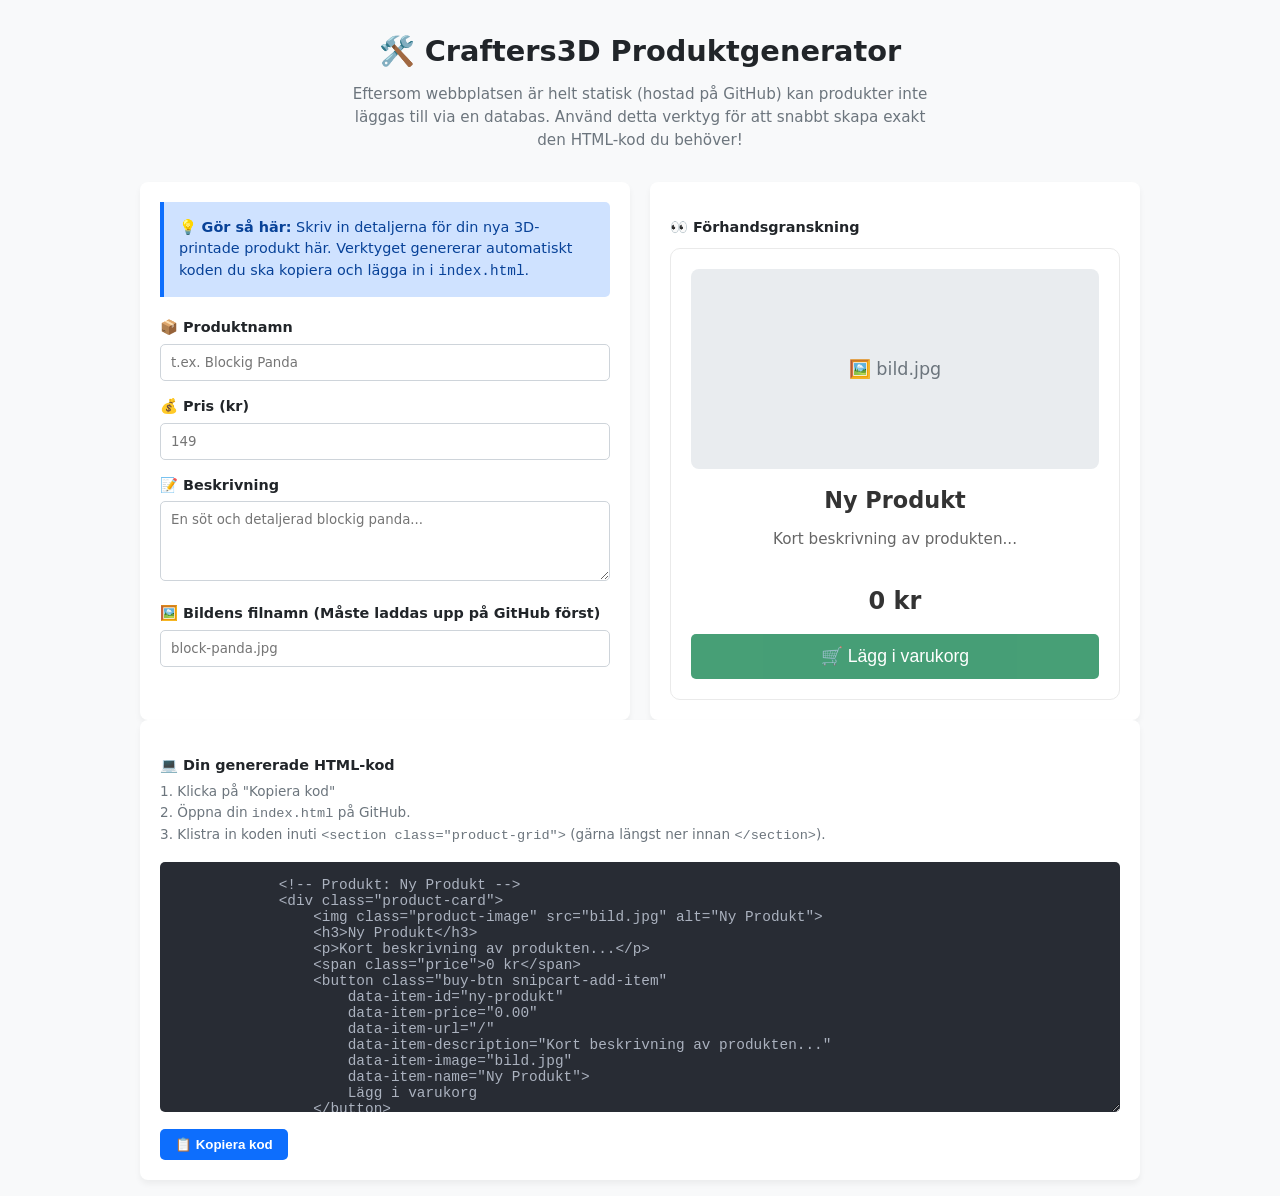
==== generator.html @ 86cb7571 "Create generator.html" ====
<!DOCTYPE html>
<html lang="sv">
<head>
    <meta charset="UTF-8">
    <meta name="viewport" content="width=device-width, initial-scale=1.0">
    <title>Crafters3D - Produktgenerator</title>
    <style>
        * { 
            box-sizing: border-box; 
            margin: 0; 
            padding: 0; 
        }
        
        body { 
            font-family: system-ui, -apple-system, sans-serif; 
            background: #f8f9fa; 
            color: #333; 
            padding: 20px; 
            line-height: 1.5; 
            min-height: 100vh;
        }
        
        .header { 
            text-align: center; 
            margin-bottom: 20px; 
            padding: 10px;
        }
        
        .header h1 { 
            font-size: 1.8rem; 
            color: #212529; 
            margin-bottom: 10px;
        }
        
        .header p { 
            font-size: 0.95rem; 
            color: #6c757d; 
            max-width: 600px;
            margin: 0 auto;
        }
        
        .grid { 
            display: flex; 
            flex-wrap: wrap; 
            gap: 20px; 
            max-width: 1000px;
            margin: 0 auto;
        }
        
        .col { 
            flex: 1; 
            min-width: 300px; 
            background: #fff; 
            padding: 20px; 
            border-radius: 8px; 
            box-shadow: 0 4px 6px rgba(0,0,0,0.05); 
        }
        
        label { 
            display: block; 
            margin-top: 15px; 
            font-weight: bold; 
            font-size: 0.9rem; 
            color: #212529;
        }
        
        input, textarea { 
            width: 100%; 
            padding: 10px; 
            margin-top: 5px; 
            border: 1px solid #ced4da; 
            border-radius: 5px; 
            font-family: inherit; 
            transition: border-color 0.2s;
        }
        
        input:focus, textarea:focus {
            outline: none;
            border-color: #0d6efd;
        }
        
        textarea { 
            resize: vertical; 
            min-height: 80px; 
        }
        
        .preview-card { 
            border: 1px solid #eaeaea; 
            border-radius: 10px; 
            padding: 20px; 
            text-align: center; 
            margin-top: 10px;
        }
        
        .preview-image { 
            width: 100%; 
            height: 200px; 
            background: #e9ecef; 
            border-radius: 8px; 
            display: flex; 
            align-items: center; 
            justify-content: center; 
            margin-bottom: 15px; 
            font-size: 1.1rem; 
            color: #6c757d; 
            overflow: hidden; 
            word-break: break-all;
            padding: 10px;
        }
        
        .preview-card h3 { 
            margin-bottom: 10px; 
            font-size: 1.4rem; 
        }
        
        .preview-card p { 
            font-size: 0.95rem; 
            color: #666; 
            margin-bottom: 15px; 
            min-height: 40px; 
        }
        
        .preview-card .price { 
            display: block; 
            font-size: 1.5rem; 
            font-weight: bold; 
            margin-bottom: 15px; 
        }
        
        .buy-btn { 
            width: 100%; 
            background-color: #198754; 
            color: white; 
            border: none; 
            padding: 12px; 
            border-radius: 5px; 
            font-size: 1.1rem; 
            cursor: not-allowed; 
            opacity: 0.8; 
        }
        
        .code-output { 
            width: 100%; 
            height: 250px; 
            margin-top: 15px; 
            background: #282c34; 
            color: #abb2bf; 
            font-family: monospace; 
            font-size: 0.9rem; 
            padding: 15px; 
            border-radius: 5px; 
            border: none; 
        }
        
        .instructions { 
            background: #cfe2ff; 
            border-left: 4px solid #0d6efd; 
            padding: 15px; 
            margin-bottom: 20px; 
            font-size: 0.9rem; 
            color: #084298;
            border-radius: 0 5px 5px 0;
        }
        
        .copy-btn {
            background-color: #0d6efd;
            color: white;
            border: none;
            padding: 8px 15px;
            border-radius: 5px;
            cursor: pointer;
            margin-top: 10px;
            font-weight: bold;
        }
        
        .copy-btn:active {
            background-color: #0b5ed7;
        }
    </style>
</head>
<body>

    <div class="header">
        <h1>🛠️ Crafters3D Produktgenerator</h1>
        <p>Eftersom webbplatsen är helt statisk (hostad på GitHub) kan produkter inte läggas till via en databas. Använd detta verktyg för att snabbt skapa exakt den HTML-kod du behöver!</p>
    </div>
    
    <div class="grid">
        <div class="col">
            <div class="instructions">
                💡 <strong>Gör så här:</strong> Skriv in detaljerna för din nya 3D-printade produkt här. Verktyget genererar automatiskt koden du ska kopiera och lägga in i <code>index.html</code>.
            </div>
            
            <label for="name">📦 Produktnamn</label>
            <input type="text" id="name" placeholder="t.ex. Blockig Panda" oninput="updateCode()">
            
            <label for="price">💰 Pris (kr)</label>
            <input type="number" id="price" placeholder="149" oninput="updateCode()">
            
            <label for="desc">📝 Beskrivning</label>
            <textarea id="desc" placeholder="En söt och detaljerad blockig panda..." oninput="updateCode()"></textarea>
            
            <label for="image">🖼️ Bildens filnamn (Måste laddas upp på GitHub först)</label>
            <input type="text" id="image" placeholder="block-panda.jpg" oninput="updateCode()">
        </div>
        
        <div class="col">
            <label>👀 Förhandsgranskning</label>
            <div class="preview-card">
                <div class="preview-image" id="prevImg">🖼️ block-panda.jpg</div>
                <h3 id="prevName">Blockig Panda</h3>
                <p id="prevDesc">En söt och detaljerad blockig panda...</p>
                <span class="price" id="prevPrice">149 kr</span>
                <button class="buy-btn">🛒 Lägg i varukorg</button>
            </div>
        </div>
    </div>

    <div class="grid" style="margin-top: 0;">
        <div class="col">
            <label>💻 Din genererade HTML-kod</label>
            <p style="font-size: 0.85rem; color: #6c757d; margin-top: 5px;">
                1. Klicka på "Kopiera kod"<br>
                2. Öppna din <code>index.html</code> på GitHub.<br>
                3. Klistra in koden inuti <code>&lt;section class="product-grid"&gt;</code> (gärna längst ner innan <code>&lt;/section&gt;</code>).
            </p>
            <textarea id="output" class="code-output" readonly></textarea>
            <button class="copy-btn" onclick="copyCode()">📋 Kopiera kod</button>
            <span id="copyMsg" style="color: #198754; font-size: 0.9rem; margin-left: 10px; display: none;">Kopierad! ✔️</span>
        </div>
    </div>

    <script>
        function updateCode() {
            const name = document.getElementById('name').value || 'Ny Produkt';
            const price = document.getElementById('price').value || '0';
            const desc = document.getElementById('desc').value || 'Kort beskrivning av produkten...';
            const image = document.getElementById('image').value || 'bild.jpg';
            
            // Generate URL-friendly ID based on name
            const id = name.toLowerCase()
                           .replace(/ä/g, 'a')
                           .replace(/å/g, 'a')
                           .replace(/ö/g, 'o')
                           .replace(/[^a-z0-9]+/g, '-')
                           .replace(/(^-|-$)+/g, '') || 'produkt-id';

            // Update Visual Preview
            document.getElementById('prevName').innerText = name;
            document.getElementById('prevPrice').innerText = price + ' kr';
            document.getElementById('prevDesc').innerText = desc;
            document.getElementById('prevImg').innerText = '🖼️ ' + image;

            // Generate HTML Code String
            const htmlCode = `            <!-- Produkt: ${name} -->
            <div class="product-card">
                <img class="product-image" src="${image}" alt="${name}">
                <h3>${name}</h3>
                <p>${desc}</p>
                <span class="price">${price} kr</span>
                <button class="buy-btn snipcart-add-item"
                    data-item-id="${id}"
                    data-item-price="${price}.00"
                    data-item-url="/"
                    data-item-description="${desc}"
                    data-item-image="${image}"
                    data-item-name="${name}">
                    Lägg i varukorg
                </button>
            </div>`;

            document.getElementById('output').value = htmlCode;
        }

        function copyCode() {
            const codeOutput = document.getElementById('output');
            codeOutput.select();
            codeOutput.setSelectionRange(0, 99999); // For mobile devices
            
            try {
                navigator.clipboard.writeText(codeOutput.value);
                const msg = document.getElementById('copyMsg');
                msg.style.display = 'inline';
                setTimeout(() => { msg.style.display = 'none'; }, 2000);
            } catch (err) {
                // Fallback for older browsers
                document.execCommand('copy');
                const msg = document.getElementById('copyMsg');
                msg.style.display = 'inline';
                setTimeout(() => { msg.style.display = 'none'; }, 2000);
            }
        }

        // Initialize empty state on page load
        updateCode();
    </script>
</body>
</html>
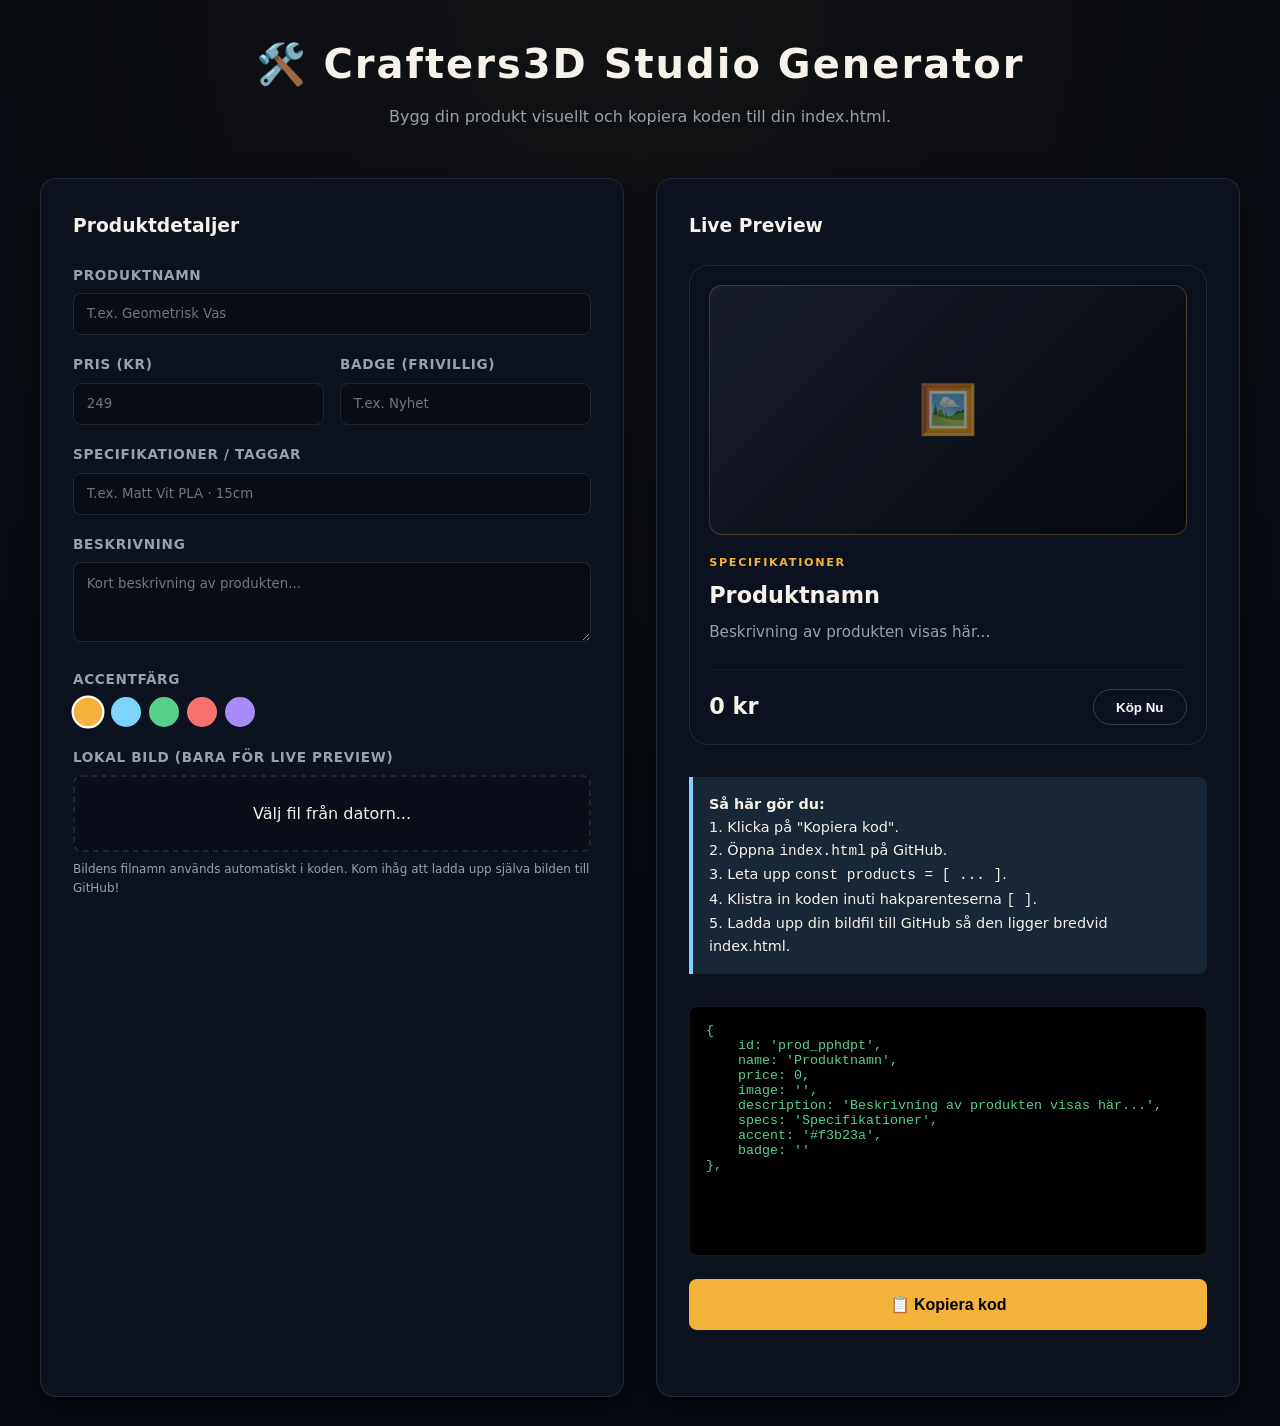
==== commit 294bdc06: "Update generator.html" ====
--- a/generator.html
+++ b/generator.html
@@ -5,294 +5,254 @@
     <meta name="viewport" content="width=device-width, initial-scale=1.0">
     <title>Crafters3D - Produktgenerator</title>
     <style>
-        * { 
-            box-sizing: border-box; 
-            margin: 0; 
-            padding: 0; 
-        }
+        :root {
+            --bg: #060a12;
+            --panel: rgba(12, 18, 30, 0.6);
+            --panel-solid: #0c121e;
+            --border: rgba(255, 255, 255, 0.1);
+            --text-main: #f6f2e9;
+            --text-muted: #9aa0a6;
+            --accent: #f3b23a;
+        }
+
+        * { box-sizing: border-box; margin: 0; padding: 0; }
+
+        body {
+            background-color: var(--bg); color: var(--text-main);
+            font-family: "Segoe UI", system-ui, -apple-system, sans-serif;
+            line-height: 1.6; padding: 2rem;
+            background-image: radial-gradient(circle at 50% 0%, rgba(243, 178, 58, 0.05), transparent 60%);
+        }
+
+        .header { text-align: center; margin-bottom: 3rem; }
+        .header h1 { font-size: 2.5rem; letter-spacing: 0.05em; }
+        .header p { color: var(--text-muted); max-width: 600px; margin: 0.5rem auto 0; }
+
+        .layout {
+            display: grid; grid-template-columns: 1fr 1fr; gap: 2rem; max-width: 1200px; margin: 0 auto;
+        }
+        @media(max-width: 800px) { .layout { grid-template-columns: 1fr; } }
+
+        .panel {
+            background: var(--panel-solid); border: 1px solid var(--border);
+            border-radius: 1rem; padding: 2rem; box-shadow: 0 10px 30px rgba(0,0,0,0.5);
+        }
+
+        .form-group { margin-bottom: 1.2rem; }
+        .form-group label { display: block; font-size: 0.85rem; font-weight: 600; color: var(--text-muted); margin-bottom: 0.4rem; text-transform: uppercase; letter-spacing: 0.05em; }
         
-        body { 
-            font-family: system-ui, -apple-system, sans-serif; 
-            background: #f8f9fa; 
-            color: #333; 
-            padding: 20px; 
-            line-height: 1.5; 
-            min-height: 100vh;
-        }
+        input[type="text"], input[type="number"], textarea {
+            width: 100%; background: rgba(0,0,0,0.3); border: 1px solid var(--border);
+            color: #fff; padding: 0.8rem; border-radius: 0.5rem; font-family: inherit;
+            transition: border-color 0.2s;
+        }
+        input:focus, textarea:focus { outline: none; border-color: var(--accent); }
+        textarea { resize: vertical; min-height: 80px; }
+
+        .color-picker { display: flex; gap: 0.5rem; }
+        .color-btn { width: 30px; height: 30px; border-radius: 50%; border: 2px solid transparent; cursor: pointer; }
+        .color-btn.active { border-color: #fff; transform: scale(1.1); }
+
+        .file-upload-wrapper {
+            position: relative; border: 2px dashed var(--border); border-radius: 0.5rem;
+            padding: 1.5rem; text-align: center; cursor: pointer; transition: all 0.2s;
+            background: rgba(0,0,0,0.2);
+        }
+        .file-upload-wrapper:hover { border-color: var(--accent); background: rgba(243, 178, 58, 0.05); }
+        .file-upload-wrapper input[type="file"] { position: absolute; inset: 0; opacity: 0; cursor: pointer; width: 100%; }
+
+        .product-card {
+            background: rgba(12, 18, 30, 0.6); border-radius: 1.2rem; border: 1px solid var(--border);
+            padding: 1.2rem; display: flex; flex-direction: column; position: relative; margin-bottom: 2rem;
+        }
+        .product-media {
+            height: 250px; border-radius: 0.8rem; background: rgba(0, 0, 0, 0.4);
+            border: 1px solid rgba(255,255,255,0.05); display: flex; align-items: center; justify-content: center;
+            margin-bottom: 1.2rem; position: relative; overflow: hidden; background-size: cover; background-position: center;
+        }
+        .badge {
+            position: absolute; top: 0.8rem; left: 0.8rem; padding: 0.3rem 0.8rem; border-radius: 999px;
+            font-size: 0.7rem; font-weight: 700; text-transform: uppercase; background: rgba(0, 0, 0, 0.7);
+            border: 1px solid var(--card-accent); color: #fff; z-index: 2;
+        }
+        .product-specs { text-transform: uppercase; font-size: 0.7rem; letter-spacing: 0.15em; color: var(--card-accent); font-weight: 700; margin-bottom: 0.4rem; }
+        .product-card h3 { font-size: 1.4rem; margin-bottom: 0.4rem; }
+        .product-desc { color: var(--text-muted); font-size: 0.95rem; margin-bottom: 1.5rem; }
+        .product-bottom { display: flex; justify-content: space-between; align-items: center; border-top: 1px solid rgba(255,255,255,0.05); padding-top: 1.2rem; }
+        .price-tag { font-size: 1.4rem; font-weight: 800; }
+        .btn-add { border: 1px solid rgba(255,255,255,0.2); border-radius: 999px; background: transparent; color: #fff; padding: 0.6rem 1.4rem; font-weight: 600; }
+
+        .code-output {
+            width: 100%; height: 250px; background: #000; color: #58d08b; font-family: monospace;
+            padding: 1rem; border-radius: 0.5rem; border: 1px solid var(--border); resize: none;
+        }
+
+        .btn-copy {
+            width: 100%; background: var(--accent); color: #000; border: none; padding: 1rem;
+            border-radius: 0.5rem; font-weight: 700; font-size: 1rem; cursor: pointer; margin-top: 1rem;
+        }
+        .btn-copy:hover { transform: translateY(-2px); }
         
-        .header { 
-            text-align: center; 
-            margin-bottom: 20px; 
-            padding: 10px;
-        }
-        
-        .header h1 { 
-            font-size: 1.8rem; 
-            color: #212529; 
-            margin-bottom: 10px;
-        }
-        
-        .header p { 
-            font-size: 0.95rem; 
-            color: #6c757d; 
-            max-width: 600px;
-            margin: 0 auto;
-        }
-        
-        .grid { 
-            display: flex; 
-            flex-wrap: wrap; 
-            gap: 20px; 
-            max-width: 1000px;
-            margin: 0 auto;
-        }
-        
-        .col { 
-            flex: 1; 
-            min-width: 300px; 
-            background: #fff; 
-            padding: 20px; 
-            border-radius: 8px; 
-            box-shadow: 0 4px 6px rgba(0,0,0,0.05); 
-        }
-        
-        label { 
-            display: block; 
-            margin-top: 15px; 
-            font-weight: bold; 
-            font-size: 0.9rem; 
-            color: #212529;
-        }
-        
-        input, textarea { 
-            width: 100%; 
-            padding: 10px; 
-            margin-top: 5px; 
-            border: 1px solid #ced4da; 
-            border-radius: 5px; 
-            font-family: inherit; 
-            transition: border-color 0.2s;
-        }
-        
-        input:focus, textarea:focus {
-            outline: none;
-            border-color: #0d6efd;
-        }
-        
-        textarea { 
-            resize: vertical; 
-            min-height: 80px; 
-        }
-        
-        .preview-card { 
-            border: 1px solid #eaeaea; 
-            border-radius: 10px; 
-            padding: 20px; 
-            text-align: center; 
-            margin-top: 10px;
-        }
-        
-        .preview-image { 
-            width: 100%; 
-            height: 200px; 
-            background: #e9ecef; 
-            border-radius: 8px; 
-            display: flex; 
-            align-items: center; 
-            justify-content: center; 
-            margin-bottom: 15px; 
-            font-size: 1.1rem; 
-            color: #6c757d; 
-            overflow: hidden; 
-            word-break: break-all;
-            padding: 10px;
-        }
-        
-        .preview-card h3 { 
-            margin-bottom: 10px; 
-            font-size: 1.4rem; 
-        }
-        
-        .preview-card p { 
-            font-size: 0.95rem; 
-            color: #666; 
-            margin-bottom: 15px; 
-            min-height: 40px; 
-        }
-        
-        .preview-card .price { 
-            display: block; 
-            font-size: 1.5rem; 
-            font-weight: bold; 
-            margin-bottom: 15px; 
-        }
-        
-        .buy-btn { 
-            width: 100%; 
-            background-color: #198754; 
-            color: white; 
-            border: none; 
-            padding: 12px; 
-            border-radius: 5px; 
-            font-size: 1.1rem; 
-            cursor: not-allowed; 
-            opacity: 0.8; 
-        }
-        
-        .code-output { 
-            width: 100%; 
-            height: 250px; 
-            margin-top: 15px; 
-            background: #282c34; 
-            color: #abb2bf; 
-            font-family: monospace; 
-            font-size: 0.9rem; 
-            padding: 15px; 
-            border-radius: 5px; 
-            border: none; 
-        }
-        
-        .instructions { 
-            background: #cfe2ff; 
-            border-left: 4px solid #0d6efd; 
-            padding: 15px; 
-            margin-bottom: 20px; 
-            font-size: 0.9rem; 
-            color: #084298;
-            border-radius: 0 5px 5px 0;
-        }
-        
-        .copy-btn {
-            background-color: #0d6efd;
-            color: white;
-            border: none;
-            padding: 8px 15px;
-            border-radius: 5px;
-            cursor: pointer;
-            margin-top: 10px;
-            font-weight: bold;
-        }
-        
-        .copy-btn:active {
-            background-color: #0b5ed7;
+        .instructions {
+            background: rgba(125, 211, 252, 0.1); border-left: 4px solid #7dd3fc;
+            padding: 1rem; border-radius: 0 0.5rem 0.5rem 0; margin-bottom: 2rem; font-size: 0.9rem;
         }
     </style>
 </head>
 <body>
 
     <div class="header">
-        <h1>🛠️ Crafters3D Produktgenerator</h1>
-        <p>Eftersom webbplatsen är helt statisk (hostad på GitHub) kan produkter inte läggas till via en databas. Använd detta verktyg för att snabbt skapa exakt den HTML-kod du behöver!</p>
+        <h1>🛠️ Crafters3D Studio Generator</h1>
+        <p>Bygg din produkt visuellt och kopiera koden till din index.html.</p>
     </div>
-    
-    <div class="grid">
-        <div class="col">
+
+    <div class="layout">
+        <div class="panel">
+            <h3 style="margin-bottom: 1.5rem;">Produktdetaljer</h3>
+            
+            <div class="form-group">
+                <label>Produktnamn</label>
+                <input type="text" id="p-name" placeholder="T.ex. Geometrisk Vas" oninput="updateAll()">
+            </div>
+            
+            <div class="form-group" style="display: grid; grid-template-columns: 1fr 1fr; gap: 1rem;">
+                <div>
+                    <label>Pris (kr)</label>
+                    <input type="number" id="p-price" placeholder="249" oninput="updateAll()">
+                </div>
+                <div>
+                    <label>Badge (Frivillig)</label>
+                    <input type="text" id="p-badge" placeholder="T.ex. Nyhet" oninput="updateAll()">
+                </div>
+            </div>
+
+            <div class="form-group">
+                <label>Specifikationer / Taggar</label>
+                <input type="text" id="p-specs" placeholder="T.ex. Matt Vit PLA · 15cm" oninput="updateAll()">
+            </div>
+
+            <div class="form-group">
+                <label>Beskrivning</label>
+                <textarea id="p-desc" placeholder="Kort beskrivning av produkten..." oninput="updateAll()"></textarea>
+            </div>
+
+            <div class="form-group">
+                <label>Accentfärg</label>
+                <div class="color-picker">
+                    <div class="color-btn active" style="background: #f3b23a;" data-color="#f3b23a" onclick="selectColor(this)"></div>
+                    <div class="color-btn" style="background: #7dd3fc;" data-color="#7dd3fc" onclick="selectColor(this)"></div>
+                    <div class="color-btn" style="background: #58d08b;" data-color="#58d08b" onclick="selectColor(this)"></div>
+                    <div class="color-btn" style="background: #f87171;" data-color="#f87171" onclick="selectColor(this)"></div>
+                    <div class="color-btn" style="background: #a78bfa;" data-color="#a78bfa" onclick="selectColor(this)"></div>
+                </div>
+            </div>
+
+            <div class="form-group">
+                <label>Lokal Bild (Bara för Live Preview)</label>
+                <div class="file-upload-wrapper">
+                    <input type="file" accept="image/*" onchange="handleImage(event)">
+                    <span id="file-label">Välj fil från datorn...</span>
+                </div>
+                <p style="font-size: 0.75rem; color: var(--text-muted); margin-top: 0.5rem;">
+                    Bildens filnamn används automatiskt i koden. Kom ihåg att ladda upp själva bilden till GitHub!
+                </p>
+            </div>
+        </div>
+
+        <div class="panel">
+            <h3 style="margin-bottom: 1.5rem;">Live Preview</h3>
+            
+            <div id="preview-container"></div>
+
             <div class="instructions">
-                💡 <strong>Gör så här:</strong> Skriv in detaljerna för din nya 3D-printade produkt här. Verktyget genererar automatiskt koden du ska kopiera och lägga in i <code>index.html</code>.
-            </div>
-            
-            <label for="name">📦 Produktnamn</label>
-            <input type="text" id="name" placeholder="t.ex. Blockig Panda" oninput="updateCode()">
-            
-            <label for="price">💰 Pris (kr)</label>
-            <input type="number" id="price" placeholder="149" oninput="updateCode()">
-            
-            <label for="desc">📝 Beskrivning</label>
-            <textarea id="desc" placeholder="En söt och detaljerad blockig panda..." oninput="updateCode()"></textarea>
-            
-            <label for="image">🖼️ Bildens filnamn (Måste laddas upp på GitHub först)</label>
-            <input type="text" id="image" placeholder="block-panda.jpg" oninput="updateCode()">
-        </div>
-        
-        <div class="col">
-            <label>👀 Förhandsgranskning</label>
-            <div class="preview-card">
-                <div class="preview-image" id="prevImg">🖼️ block-panda.jpg</div>
-                <h3 id="prevName">Blockig Panda</h3>
-                <p id="prevDesc">En söt och detaljerad blockig panda...</p>
-                <span class="price" id="prevPrice">149 kr</span>
-                <button class="buy-btn">🛒 Lägg i varukorg</button>
-            </div>
+                <strong>Så här gör du:</strong><br>
+                1. Klicka på "Kopiera kod".<br>
+                2. Öppna <code>index.html</code> på GitHub.<br>
+                3. Leta upp <code>const products = [ ... ]</code>.<br>
+                4. Klistra in koden inuti hakparenteserna <code>[ ]</code>.<br>
+                5. Ladda upp din bildfil till GitHub så den ligger bredvid index.html.
+            </div>
+
+            <textarea class="code-output" id="code-output" readonly></textarea>
+            <button class="btn-copy" onclick="copyCode()">📋 Kopiera kod</button>
+            <p id="copy-msg" style="color: #58d08b; font-weight: bold; text-align: center; margin-top: 0.5rem; opacity: 0; transition: opacity 0.3s;">Kopierad till urklipp!</p>
         </div>
     </div>
 
-    <div class="grid" style="margin-top: 0;">
-        <div class="col">
-            <label>💻 Din genererade HTML-kod</label>
-            <p style="font-size: 0.85rem; color: #6c757d; margin-top: 5px;">
-                1. Klicka på "Kopiera kod"<br>
-                2. Öppna din <code>index.html</code> på GitHub.<br>
-                3. Klistra in koden inuti <code>&lt;section class="product-grid"&gt;</code> (gärna längst ner innan <code>&lt;/section&gt;</code>).
-            </p>
-            <textarea id="output" class="code-output" readonly></textarea>
-            <button class="copy-btn" onclick="copyCode()">📋 Kopiera kod</button>
-            <span id="copyMsg" style="color: #198754; font-size: 0.9rem; margin-left: 10px; display: none;">Kopierad! ✔️</span>
-        </div>
-    </div>
-
     <script>
-        function updateCode() {
-            const name = document.getElementById('name').value || 'Ny Produkt';
-            const price = document.getElementById('price').value || '0';
-            const desc = document.getElementById('desc').value || 'Kort beskrivning av produkten...';
-            const image = document.getElementById('image').value || 'bild.jpg';
-            
-            // Generate URL-friendly ID based on name
-            const id = name.toLowerCase()
-                           .replace(/ä/g, 'a')
-                           .replace(/å/g, 'a')
-                           .replace(/ö/g, 'o')
-                           .replace(/[^a-z0-9]+/g, '-')
-                           .replace(/(^-|-$)+/g, '') || 'produkt-id';
-
-            // Update Visual Preview
-            document.getElementById('prevName').innerText = name;
-            document.getElementById('prevPrice').innerText = price + ' kr';
-            document.getElementById('prevDesc').innerText = desc;
-            document.getElementById('prevImg').innerText = '🖼️ ' + image;
-
-            // Generate HTML Code String
-            const htmlCode = `            <!-- Produkt: ${name} -->
-            <div class="product-card">
-                <img class="product-image" src="${image}" alt="${name}">
-                <h3>${name}</h3>
-                <p>${desc}</p>
-                <span class="price">${price} kr</span>
-                <button class="buy-btn snipcart-add-item"
-                    data-item-id="${id}"
-                    data-item-price="${price}.00"
-                    data-item-url="/"
-                    data-item-description="${desc}"
-                    data-item-image="${image}"
-                    data-item-name="${name}">
-                    Lägg i varukorg
-                </button>
-            </div>`;
-
-            document.getElementById('output').value = htmlCode;
+        let selectedColor = '#f3b23a';
+        let imageFileName = '';
+        let imageLocalUrl = '';
+
+        const generateId = () => 'prod_' + Math.random().toString(36).substr(2, 6);
+
+        function selectColor(el) {
+            document.querySelectorAll('.color-btn').forEach(b => b.classList.remove('active'));
+            el.classList.add('active');
+            selectedColor = el.getAttribute('data-color');
+            updateAll();
+        }
+
+        function handleImage(e) {
+            const file = e.target.files;
+            if(file) {
+                imageFileName = file.name;
+                document.getElementById('file-label').innerText = file.name;
+                imageLocalUrl = URL.createObjectURL(file);
+                updateAll();
+            }
+        }
+
+        function updateAll() {
+            const name = document.getElementById('p-name').value || 'Produktnamn';
+            const price = document.getElementById('p-price').value || '0';
+            const badge = document.getElementById('p-badge').value;
+            const specs = document.getElementById('p-specs').value || 'Specifikationer';
+            const desc = document.getElementById('p-desc').value || 'Beskrivning av produkten visas här...';
+            
+            const badgeHtml = badge ? `<div class="badge">${badge}</div>` : '';
+            const visualHtml = imageLocalUrl 
+                ? `<div class="product-media" style="background-image: url('${imageLocalUrl}'); border-color: ${selectedColor}40;">${badgeHtml}</div>`
+                : `<div class="product-media" style="background: linear-gradient(135deg, rgba(255,255,255,0.05), rgba(0,0,0,0.5)); border-color: ${selectedColor}40;">${badgeHtml}<span style="font-size:3rem; opacity:0.5;">🖼️</span></div>`;
+
+            document.getElementById('preview-container').innerHTML = `
+                <article class="product-card" style="--card-accent: ${selectedColor};">
+                    ${visualHtml}
+                    <p class="product-specs">${specs}</p>
+                    <h3>${name}</h3>
+                    <p class="product-desc">${desc}</p>
+                    <div class="product-bottom">
+                        <span class="price-tag">${price} kr</span>
+                        <button class="btn-add">Köp Nu</button>
+                    </div>
+                </article>
+            `;
+
+            const jsObject = `{
+    id: '${generateId()}',
+    name: '${name.replace(/'/g, "\\'")}',
+    price: ${price},
+    image: '${imageFileName}', 
+    description: '${desc.replace(/'/g, "\\'")}',
+    specs: '${specs.replace(/'/g, "\\'")}',
+    accent: '${selectedColor}',
+    badge: '${badge.replace(/'/g, "\\'")}'
+},`;
+            
+            document.getElementById('code-output').value = jsObject;
         }
 
         function copyCode() {
-            const codeOutput = document.getElementById('output');
-            codeOutput.select();
-            codeOutput.setSelectionRange(0, 99999); // For mobile devices
-            
-            try {
-                navigator.clipboard.writeText(codeOutput.value);
-                const msg = document.getElementById('copyMsg');
-                msg.style.display = 'inline';
-                setTimeout(() => { msg.style.display = 'none'; }, 2000);
-            } catch (err) {
-                // Fallback for older browsers
-                document.execCommand('copy');
-                const msg = document.getElementById('copyMsg');
-                msg.style.display = 'inline';
-                setTimeout(() => { msg.style.display = 'none'; }, 2000);
-            }
-        }
-
-        // Initialize empty state on page load
-        updateCode();
+            const textarea = document.getElementById('code-output');
+            textarea.select();
+            document.execCommand('copy');
+            
+            const msg = document.getElementById('copy-msg');
+            msg.style.opacity = '1';
+            setTimeout(() => msg.style.opacity = '0', 2000);
+        }
+
+        updateAll();
     </script>
 </body>
 </html>
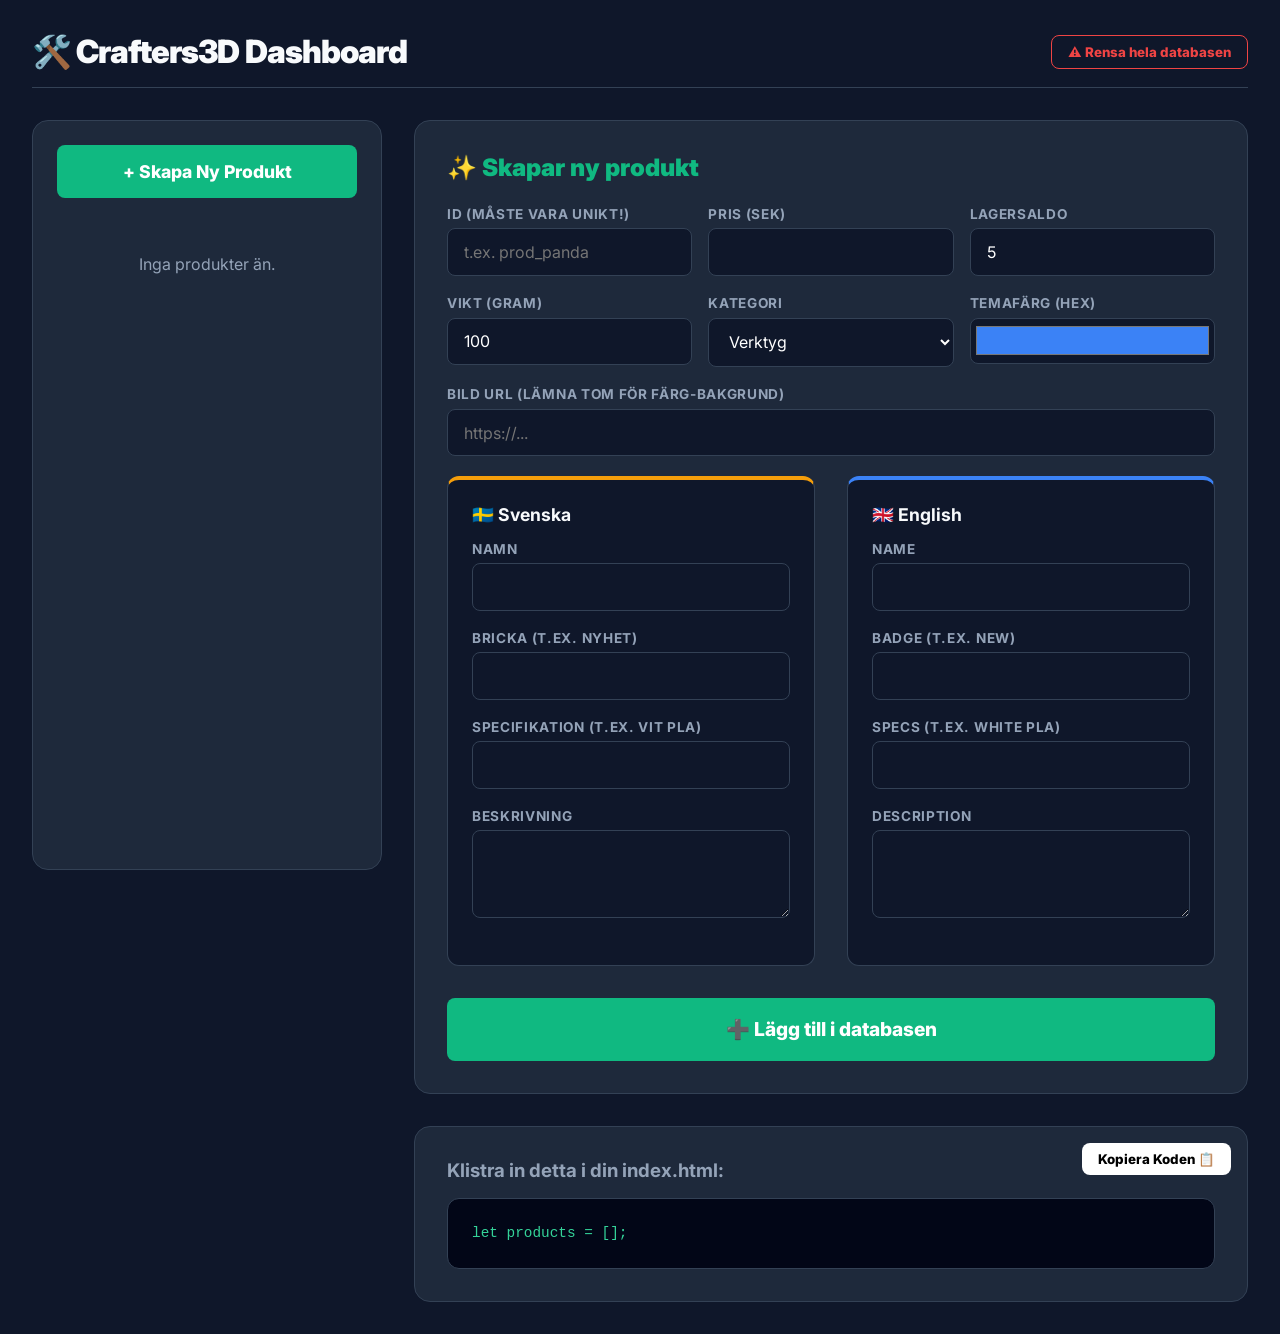
==== commit 32d5e2c2: "Update generator.html" ====
--- a/generator.html
+++ b/generator.html
@@ -3,256 +3,304 @@
 <head>
     <meta charset="UTF-8">
     <meta name="viewport" content="width=device-width, initial-scale=1.0">
-    <title>Crafters3D - Produktgenerator</title>
+    <title>Crafters3D | Admin Dashboard</title>
+    <link href="https://fonts.googleapis.com/css2?family=Inter:wght@400;600;800;900&display=swap" rel="stylesheet">
     <style>
         :root {
-            --bg: #060a12;
-            --panel: rgba(12, 18, 30, 0.6);
-            --panel-solid: #0c121e;
-            --border: rgba(255, 255, 255, 0.1);
-            --text-main: #f6f2e9;
-            --text-muted: #9aa0a6;
-            --accent: #f3b23a;
+            --bg: #0f172a;
+            --panel: #1e293b;
+            --text: #f8fafc;
+            --muted: #94a3b8;
+            --accent: #3b82f6;
+            --accent-hover: #2563eb;
+            --success: #10b981;
+            --danger: #ef4444;
+            --border: #334155;
         }
 
-        * { box-sizing: border-box; margin: 0; padding: 0; }
-
-        body {
-            background-color: var(--bg); color: var(--text-main);
-            font-family: "Segoe UI", system-ui, -apple-system, sans-serif;
-            line-height: 1.6; padding: 2rem;
-            background-image: radial-gradient(circle at 50% 0%, rgba(243, 178, 58, 0.05), transparent 60%);
-        }
-
-        .header { text-align: center; margin-bottom: 3rem; }
-        .header h1 { font-size: 2.5rem; letter-spacing: 0.05em; }
-        .header p { color: var(--text-muted); max-width: 600px; margin: 0.5rem auto 0; }
-
-        .layout {
-            display: grid; grid-template-columns: 1fr 1fr; gap: 2rem; max-width: 1200px; margin: 0 auto;
-        }
-        @media(max-width: 800px) { .layout { grid-template-columns: 1fr; } }
-
-        .panel {
-            background: var(--panel-solid); border: 1px solid var(--border);
-            border-radius: 1rem; padding: 2rem; box-shadow: 0 10px 30px rgba(0,0,0,0.5);
-        }
-
+        * { margin: 0; padding: 0; box-sizing: border-box; }
+        body { font-family: 'Inter', sans-serif; background: var(--bg); color: var(--text); padding: 2rem; }
+        
+        .header { display: flex; justify-content: space-between; align-items: center; margin-bottom: 2rem; border-bottom: 1px solid var(--border); padding-bottom: 1rem; }
+        .header h1 { font-weight: 900; letter-spacing: -0.03em; }
+        
+        .dashboard { display: grid; grid-template-columns: 350px 1fr; gap: 2rem; align-items: start; }
+        
+        /* Vänster: Produktlista */
+        .sidebar { background: var(--panel); border-radius: 16px; padding: 1.5rem; border: 1px solid var(--border); height: calc(100vh - 150px); overflow-y: auto; }
+        .product-item { background: var(--bg); border: 1px solid var(--border); padding: 1rem; border-radius: 12px; margin-bottom: 1rem; transition: 0.2s; }
+        .product-item:hover { border-color: var(--accent); }
+        .prod-header { display: flex; justify-content: space-between; margin-bottom: 0.5rem; }
+        .prod-title { font-weight: 800; font-size: 1.1rem; }
+        .prod-stock { background: var(--border); padding: 0.2rem 0.6rem; border-radius: 20px; font-size: 0.8rem; font-weight: 800; }
+        .prod-stock.low { background: #7f1d1d; color: #fca5a5; }
+        .action-btns { display: flex; gap: 0.5rem; margin-top: 1rem; }
+        
+        button { font-family: 'Inter', sans-serif; font-weight: 800; border: none; border-radius: 8px; cursor: pointer; transition: 0.2s; }
+        .btn-edit { background: var(--accent); color: white; padding: 0.5rem 1rem; flex: 1; }
+        .btn-edit:hover { background: var(--accent-hover); }
+        .btn-del { background: transparent; color: var(--danger); border: 1px solid var(--danger); padding: 0.5rem 1rem; }
+        .btn-del:hover { background: var(--danger); color: white; }
+        .btn-new { background: var(--success); color: white; padding: 1rem; width: 100%; font-size: 1.1rem; margin-bottom: 1.5rem; }
+        .btn-new:hover { transform: translateY(-2px); box-shadow: 0 10px 20px rgba(16, 185, 129, 0.2); }
+
+        /* Höger: Formulär & Kod */
+        .main-panel { display: flex; flex-direction: column; gap: 2rem; }
+        .card { background: var(--panel); padding: 2rem; border-radius: 16px; border: 1px solid var(--border); }
+        
+        .form-title { color: var(--accent); margin-bottom: 1.5rem; font-weight: 900; font-size: 1.5rem; }
+        
+        .grid-3 { display: grid; grid-template-columns: repeat(3, 1fr); gap: 1rem; }
         .form-group { margin-bottom: 1.2rem; }
-        .form-group label { display: block; font-size: 0.85rem; font-weight: 600; color: var(--text-muted); margin-bottom: 0.4rem; text-transform: uppercase; letter-spacing: 0.05em; }
-        
-        input[type="text"], input[type="number"], textarea {
-            width: 100%; background: rgba(0,0,0,0.3); border: 1px solid var(--border);
-            color: #fff; padding: 0.8rem; border-radius: 0.5rem; font-family: inherit;
-            transition: border-color 0.2s;
-        }
-        input:focus, textarea:focus { outline: none; border-color: var(--accent); }
-        textarea { resize: vertical; min-height: 80px; }
-
-        .color-picker { display: flex; gap: 0.5rem; }
-        .color-btn { width: 30px; height: 30px; border-radius: 50%; border: 2px solid transparent; cursor: pointer; }
-        .color-btn.active { border-color: #fff; transform: scale(1.1); }
-
-        .file-upload-wrapper {
-            position: relative; border: 2px dashed var(--border); border-radius: 0.5rem;
-            padding: 1.5rem; text-align: center; cursor: pointer; transition: all 0.2s;
-            background: rgba(0,0,0,0.2);
-        }
-        .file-upload-wrapper:hover { border-color: var(--accent); background: rgba(243, 178, 58, 0.05); }
-        .file-upload-wrapper input[type="file"] { position: absolute; inset: 0; opacity: 0; cursor: pointer; width: 100%; }
-
-        .product-card {
-            background: rgba(12, 18, 30, 0.6); border-radius: 1.2rem; border: 1px solid var(--border);
-            padding: 1.2rem; display: flex; flex-direction: column; position: relative; margin-bottom: 2rem;
-        }
-        .product-media {
-            height: 250px; border-radius: 0.8rem; background: rgba(0, 0, 0, 0.4);
-            border: 1px solid rgba(255,255,255,0.05); display: flex; align-items: center; justify-content: center;
-            margin-bottom: 1.2rem; position: relative; overflow: hidden; background-size: cover; background-position: center;
-        }
-        .badge {
-            position: absolute; top: 0.8rem; left: 0.8rem; padding: 0.3rem 0.8rem; border-radius: 999px;
-            font-size: 0.7rem; font-weight: 700; text-transform: uppercase; background: rgba(0, 0, 0, 0.7);
-            border: 1px solid var(--card-accent); color: #fff; z-index: 2;
-        }
-        .product-specs { text-transform: uppercase; font-size: 0.7rem; letter-spacing: 0.15em; color: var(--card-accent); font-weight: 700; margin-bottom: 0.4rem; }
-        .product-card h3 { font-size: 1.4rem; margin-bottom: 0.4rem; }
-        .product-desc { color: var(--text-muted); font-size: 0.95rem; margin-bottom: 1.5rem; }
-        .product-bottom { display: flex; justify-content: space-between; align-items: center; border-top: 1px solid rgba(255,255,255,0.05); padding-top: 1.2rem; }
-        .price-tag { font-size: 1.4rem; font-weight: 800; }
-        .btn-add { border: 1px solid rgba(255,255,255,0.2); border-radius: 999px; background: transparent; color: #fff; padding: 0.6rem 1.4rem; font-weight: 600; }
-
-        .code-output {
-            width: 100%; height: 250px; background: #000; color: #58d08b; font-family: monospace;
-            padding: 1rem; border-radius: 0.5rem; border: 1px solid var(--border); resize: none;
-        }
-
-        .btn-copy {
-            width: 100%; background: var(--accent); color: #000; border: none; padding: 1rem;
-            border-radius: 0.5rem; font-weight: 700; font-size: 1rem; cursor: pointer; margin-top: 1rem;
-        }
-        .btn-copy:hover { transform: translateY(-2px); }
-        
-        .instructions {
-            background: rgba(125, 211, 252, 0.1); border-left: 4px solid #7dd3fc;
-            padding: 1rem; border-radius: 0 0.5rem 0.5rem 0; margin-bottom: 2rem; font-size: 0.9rem;
-        }
+        label { display: block; font-size: 0.85rem; font-weight: 700; color: var(--muted); margin-bottom: 0.4rem; text-transform: uppercase; letter-spacing: 0.05em; }
+        
+        input, select, textarea { width: 100%; background: var(--bg); border: 1px solid var(--border); color: white; padding: 0.8rem 1rem; border-radius: 8px; font-family: inherit; font-size: 1rem; outline: none; transition: 0.2s; }
+        input:focus, select:focus, textarea:focus { border-color: var(--accent); box-shadow: 0 0 0 3px rgba(59, 130, 246, 0.2); }
+        input[type="color"] { padding: 0.2rem; height: 46px; cursor: pointer; }
+
+        .lang-grid { display: grid; grid-template-columns: 1fr 1fr; gap: 2rem; margin-top: 1rem; }
+        .lang-box { background: var(--bg); padding: 1.5rem; border-radius: 12px; border: 1px solid var(--border); }
+        .lang-box h3 { display: flex; align-items: center; gap: 0.5rem; margin-bottom: 1rem; font-size: 1.1rem; }
+        
+        .btn-save { background: var(--success); color: white; padding: 1.2rem; font-size: 1.2rem; width: 100%; margin-top: 2rem; }
+        .btn-save:hover { filter: brightness(1.1); }
+
+        /* Kod-område */
+        .code-area { position: relative; }
+        pre { background: #020617; color: #34d399; padding: 1.5rem; border-radius: 12px; border: 1px solid var(--border); overflow-x: auto; font-size: 0.9rem; line-height: 1.5; max-height: 300px; }
+        .btn-copy { position: absolute; top: 1rem; right: 1rem; background: white; color: black; padding: 0.5rem 1rem; }
+
+        @media (max-width: 1000px) { .dashboard { grid-template-columns: 1fr; } .sidebar { height: auto; max-height: 400px; } }
     </style>
 </head>
 <body>
 
     <div class="header">
-        <h1>🛠️ Crafters3D Studio Generator</h1>
-        <p>Bygg din produkt visuellt och kopiera koden till din index.html.</p>
+        <h1>🛠️ Crafters3D Dashboard</h1>
+        <button class="btn-del" onclick="clearAll()">⚠️ Rensa hela databasen</button>
     </div>
 
-    <div class="layout">
-        <div class="panel">
-            <h3 style="margin-bottom: 1.5rem;">Produktdetaljer</h3>
-            
-            <div class="form-group">
-                <label>Produktnamn</label>
-                <input type="text" id="p-name" placeholder="T.ex. Geometrisk Vas" oninput="updateAll()">
-            </div>
-            
-            <div class="form-group" style="display: grid; grid-template-columns: 1fr 1fr; gap: 1rem;">
-                <div>
-                    <label>Pris (kr)</label>
-                    <input type="number" id="p-price" placeholder="249" oninput="updateAll()">
-                </div>
-                <div>
-                    <label>Badge (Frivillig)</label>
-                    <input type="text" id="p-badge" placeholder="T.ex. Nyhet" oninput="updateAll()">
-                </div>
-            </div>
-
-            <div class="form-group">
-                <label>Specifikationer / Taggar</label>
-                <input type="text" id="p-specs" placeholder="T.ex. Matt Vit PLA · 15cm" oninput="updateAll()">
-            </div>
-
-            <div class="form-group">
-                <label>Beskrivning</label>
-                <textarea id="p-desc" placeholder="Kort beskrivning av produkten..." oninput="updateAll()"></textarea>
-            </div>
-
-            <div class="form-group">
-                <label>Accentfärg</label>
-                <div class="color-picker">
-                    <div class="color-btn active" style="background: #f3b23a;" data-color="#f3b23a" onclick="selectColor(this)"></div>
-                    <div class="color-btn" style="background: #7dd3fc;" data-color="#7dd3fc" onclick="selectColor(this)"></div>
-                    <div class="color-btn" style="background: #58d08b;" data-color="#58d08b" onclick="selectColor(this)"></div>
-                    <div class="color-btn" style="background: #f87171;" data-color="#f87171" onclick="selectColor(this)"></div>
-                    <div class="color-btn" style="background: #a78bfa;" data-color="#a78bfa" onclick="selectColor(this)"></div>
-                </div>
-            </div>
-
-            <div class="form-group">
-                <label>Lokal Bild (Bara för Live Preview)</label>
-                <div class="file-upload-wrapper">
-                    <input type="file" accept="image/*" onchange="handleImage(event)">
-                    <span id="file-label">Välj fil från datorn...</span>
-                </div>
-                <p style="font-size: 0.75rem; color: var(--text-muted); margin-top: 0.5rem;">
-                    Bildens filnamn används automatiskt i koden. Kom ihåg att ladda upp själva bilden till GitHub!
-                </p>
+    <div class="dashboard">
+        
+        <!-- VÄNSTER: PRODUKTLISTA -->
+        <div class="sidebar">
+            <button class="btn-new" onclick="startNew()">+ Skapa Ny Produkt</button>
+            <div id="product-list">
+                <!-- Genereras med JS -->
             </div>
         </div>
 
-        <div class="panel">
-            <h3 style="margin-bottom: 1.5rem;">Live Preview</h3>
-            
-            <div id="preview-container"></div>
-
-            <div class="instructions">
-                <strong>Så här gör du:</strong><br>
-                1. Klicka på "Kopiera kod".<br>
-                2. Öppna <code>index.html</code> på GitHub.<br>
-                3. Leta upp <code>const products = [ ... ]</code>.<br>
-                4. Klistra in koden inuti hakparenteserna <code>[ ]</code>.<br>
-                5. Ladda upp din bildfil till GitHub så den ligger bredvid index.html.
+        <!-- HÖGER: FORMULÄR & KOD -->
+        <div class="main-panel">
+            
+            <div class="card" id="form-card">
+                <h2 class="form-title" id="form-title">✨ Skapar ny produkt</h2>
+                
+                <form id="prod-form">
+                    <div class="grid-3">
+                        <div class="form-group"><label>ID (Måste vara unikt!)</label><input type="text" id="p_id" placeholder="t.ex. prod_panda" required></div>
+                        <div class="form-group"><label>Pris (SEK)</label><input type="number" id="p_price" required></div>
+                        <div class="form-group"><label>Lagersaldo</label><input type="number" id="p_stock" value="5" required></div>
+                    </div>
+
+                    <div class="grid-3">
+                        <div class="form-group"><label>Vikt (Gram)</label><input type="number" id="p_weight" value="100" required></div>
+                        <div class="form-group"><label>Kategori</label>
+                            <select id="p_cat">
+                                <option value="Tools">Verktyg</option>
+                                <option value="Mobs">Artefakter</option>
+                                <option value="Decor">Inredning</option>
+                            </select>
+                        </div>
+                        <div class="form-group"><label>Temafärg (Hex)</label><input type="color" id="p_accent" value="#3b82f6"></div>
+                    </div>
+
+                    <div class="form-group"><label>Bild URL (Lämna tom för färg-bakgrund)</label><input type="text" id="p_image" placeholder="https://..."></div>
+
+                    <div class="lang-grid">
+                        <div class="lang-box" style="border-top: 4px solid #f59e0b;">
+                            <h3>🇸🇪 Svenska</h3>
+                            <div class="form-group"><label>Namn</label><input type="text" id="sv_name" required></div>
+                            <div class="form-group"><label>Bricka (t.ex. NYHET)</label><input type="text" id="sv_badge"></div>
+                            <div class="form-group"><label>Specifikation (t.ex. Vit PLA)</label><input type="text" id="sv_specs"></div>
+                            <div class="form-group"><label>Beskrivning</label><textarea id="sv_desc" rows="3"></textarea></div>
+                        </div>
+
+                        <div class="lang-box" style="border-top: 4px solid #3b82f6;">
+                            <h3>🇬🇧 English</h3>
+                            <div class="form-group"><label>Name</label><input type="text" id="en_name" required></div>
+                            <div class="form-group"><label>Badge (t.ex. NEW)</label><input type="text" id="en_badge"></div>
+                            <div class="form-group"><label>Specs (t.ex. White PLA)</label><input type="text" id="en_specs"></div>
+                            <div class="form-group"><label>Description</label><textarea id="en_desc" rows="3"></textarea></div>
+                        </div>
+                    </div>
+
+                    <button type="submit" class="btn-save" id="btn-save">💾 Spara Produkt</button>
+                </form>
             </div>
 
-            <textarea class="code-output" id="code-output" readonly></textarea>
-            <button class="btn-copy" onclick="copyCode()">📋 Kopiera kod</button>
-            <p id="copy-msg" style="color: #58d08b; font-weight: bold; text-align: center; margin-top: 0.5rem; opacity: 0; transition: opacity 0.3s;">Kopierad till urklipp!</p>
+            <div class="card code-area">
+                <button class="btn-copy" onclick="copyCode()">Kopiera Koden 📋</button>
+                <h3 style="margin-bottom:1rem; color:var(--muted);">Klistra in detta i din index.html:</h3>
+                <pre id="code-output">// Koden genereras här...</pre>
+            </div>
+
         </div>
     </div>
 
     <script>
-        let selectedColor = '#f3b23a';
-        let imageFileName = '';
-        let imageLocalUrl = '';
-
-        const generateId = () => 'prod_' + Math.random().toString(36).substr(2, 6);
-
-        function selectColor(el) {
-            document.querySelectorAll('.color-btn').forEach(b => b.classList.remove('active'));
-            el.classList.add('active');
-            selectedColor = el.getAttribute('data-color');
-            updateAll();
-        }
-
-        function handleImage(e) {
-            const file = e.target.files;
-            if(file) {
-                imageFileName = file.name;
-                document.getElementById('file-label').innerText = file.name;
-                imageLocalUrl = URL.createObjectURL(file);
-                updateAll();
+        let db = JSON.parse(localStorage.getItem('crafters_db')) || [];
+        let isEditingMode = false; // Håller koll på om vi redigerar eller skapar ny
+
+        const form = document.getElementById('prod-form');
+        
+        // --- RENDERA LISTAN TILL VÄNSTER ---
+        const renderList = () => {
+            const listEl = document.getElementById('product-list');
+            
+            if(db.length === 0) {
+                listEl.innerHTML = `<p style="color:var(--muted); text-align:center; padding: 2rem 0;">Inga produkter än.</p>`;
+            } else {
+                listEl.innerHTML = db.map((p, i) => {
+                    const stockClass = p.stock <= 3 ? 'low' : '';
+                    return `
+                    <div class="product-item">
+                        <div class="prod-header">
+                            <div class="prod-title"><span style="color:${p.accent}">●</span> ${p.sv.name}</div>
+                            <div class="prod-stock ${stockClass}">${p.stock} st</div>
+                        </div>
+                        <div style="color:var(--muted); font-size:0.85rem; margin-bottom:0.5rem;">Pris: ${p.price} SEK | Kat: ${p.category}</div>
+                        <div class="action-btns">
+                            <button class="btn-edit" onclick="editProduct('${p.id}')">✏️ Redigera</button>
+                            <button class="btn-del" onclick="deleteProduct('${p.id}')">✕</button>
+                        </div>
+                    </div>
+                    `;
+                }).join('');
             }
-        }
-
-        function updateAll() {
-            const name = document.getElementById('p-name').value || 'Produktnamn';
-            const price = document.getElementById('p-price').value || '0';
-            const badge = document.getElementById('p-badge').value;
-            const specs = document.getElementById('p-specs').value || 'Specifikationer';
-            const desc = document.getElementById('p-desc').value || 'Beskrivning av produkten visas här...';
-            
-            const badgeHtml = badge ? `<div class="badge">${badge}</div>` : '';
-            const visualHtml = imageLocalUrl 
-                ? `<div class="product-media" style="background-image: url('${imageLocalUrl}'); border-color: ${selectedColor}40;">${badgeHtml}</div>`
-                : `<div class="product-media" style="background: linear-gradient(135deg, rgba(255,255,255,0.05), rgba(0,0,0,0.5)); border-color: ${selectedColor}40;">${badgeHtml}<span style="font-size:3rem; opacity:0.5;">🖼️</span></div>`;
-
-            document.getElementById('preview-container').innerHTML = `
-                <article class="product-card" style="--card-accent: ${selectedColor};">
-                    ${visualHtml}
-                    <p class="product-specs">${specs}</p>
-                    <h3>${name}</h3>
-                    <p class="product-desc">${desc}</p>
-                    <div class="product-bottom">
-                        <span class="price-tag">${price} kr</span>
-                        <button class="btn-add">Köp Nu</button>
-                    </div>
-                </article>
-            `;
-
-            const jsObject = `{
-    id: '${generateId()}',
-    name: '${name.replace(/'/g, "\\'")}',
-    price: ${price},
-    image: '${imageFileName}', 
-    description: '${desc.replace(/'/g, "\\'")}',
-    specs: '${specs.replace(/'/g, "\\'")}',
-    accent: '${selectedColor}',
-    badge: '${badge.replace(/'/g, "\\'")}'
-},`;
-            
-            document.getElementById('code-output').value = jsObject;
-        }
-
-        function copyCode() {
-            const textarea = document.getElementById('code-output');
-            textarea.select();
-            document.execCommand('copy');
-            
-            const msg = document.getElementById('copy-msg');
-            msg.style.opacity = '1';
-            setTimeout(() => msg.style.opacity = '0', 2000);
-        }
-
-        updateAll();
+            
+            generateCode();
+            localStorage.setItem('crafters_db', JSON.stringify(db));
+        };
+
+        // --- SKAPA NY ---
+        const startNew = () => {
+            isEditingMode = false;
+            form.reset();
+            document.getElementById('p_id').readOnly = false; // Tillåt att skriva ID
+            document.getElementById('form-title').innerHTML = "✨ Skapar ny produkt";
+            document.getElementById('form-title').style.color = "var(--success)";
+            document.getElementById('btn-save').innerHTML = "➕ Lägg till i databasen";
+        };
+
+        // --- REDIGERA EXISTERANDE ---
+        const editProduct = (id) => {
+            const prod = db.find(p => p.id === id);
+            if(!prod) return;
+
+            isEditingMode = true;
+            document.getElementById('form-title').innerHTML = "✏️ Redigerar: " + prod.sv.name;
+            document.getElementById('form-title').style.color = "var(--accent)";
+            document.getElementById('btn-save').innerHTML = "💾 Spara ändringar";
+            
+            // Fyll formuläret
+            document.getElementById('p_id').value = prod.id;
+            document.getElementById('p_id').readOnly = true; // Lås ID så det inte ändras av misstag
+            document.getElementById('p_price').value = prod.price;
+            document.getElementById('p_stock').value = prod.stock;
+            document.getElementById('p_weight').value = prod.weight;
+            document.getElementById('p_cat').value = prod.category;
+            document.getElementById('p_accent').value = prod.accent;
+            document.getElementById('p_image').value = prod.image || '';
+
+            document.getElementById('sv_name').value = prod.sv.name;
+            document.getElementById('sv_badge').value = prod.sv.badge || '';
+            document.getElementById('sv_specs').value = prod.sv.specs || '';
+            document.getElementById('sv_desc').value = prod.sv.description || '';
+
+            document.getElementById('en_name').value = prod.en.name;
+            document.getElementById('en_badge').value = prod.en.badge || '';
+            document.getElementById('en_specs').value = prod.en.specs || '';
+            document.getElementById('en_desc').value = prod.en.description || '';
+
+            window.scrollTo({ top: 0, behavior: 'smooth' }); // Scrolla upp till formuläret
+        };
+
+        // --- SPARA / UPPDATERA ---
+        form.addEventListener('submit', (e) => {
+            e.preventDefault();
+            
+            const prodData = {
+                id: document.getElementById('p_id').value,
+                price: Number(document.getElementById('p_price').value),
+                weight: Number(document.getElementById('p_weight').value),
+                stock: Number(document.getElementById('p_stock').value),
+                image: document.getElementById('p_image').value,
+                accent: document.getElementById('p_accent').value,
+                category: document.getElementById('p_cat').value,
+                en: {
+                    name: document.getElementById('en_name').value,
+                    badge: document.getElementById('en_badge').value,
+                    specs: document.getElementById('en_specs').value,
+                    description: document.getElementById('en_desc').value
+                },
+                sv: {
+                    name: document.getElementById('sv_name').value,
+                    badge: document.getElementById('sv_badge').value,
+                    specs: document.getElementById('sv_specs').value,
+                    description: document.getElementById('sv_desc').value
+                }
+            };
+
+            if(isEditingMode) {
+                // Hitta och ersätt
+                const index = db.findIndex(p => p.id === prodData.id);
+                if(index !== -1) db[index] = prodData;
+            } else {
+                // Kolla så ID inte redan finns
+                if(db.find(p => p.id === prodData.id)) {
+                    alert("Ett objekt med detta ID finns redan! Använd ett unikt ID.");
+                    return;
+                }
+                db.push(prodData);
+            }
+            
+            renderList();
+            startNew(); // Återställ formuläret
+        });
+
+        // --- TA BORT ---
+        const deleteProduct = (id) => {
+            if(confirm("Är du säker på att du vill ta bort denna produkt?")) {
+                db = db.filter(p => p.id !== id);
+                renderList();
+                if(document.getElementById('p_id').value === id) startNew();
+            }
+        };
+
+        // --- RENSA ALLT ---
+        const clearAll = () => {
+            if(confirm("VARNING! Detta raderar ALLA produkter från din dator. Är du 100% säker?")) {
+                db = [];
+                renderList();
+                startNew();
+            }
+        };
+
+        // --- GENERERA OCH KOPIERA KOD ---
+        const generateCode = () => {
+            const codeStr = `let products = ` + JSON.stringify(db, null, 4) + `;`;
+            document.getElementById('code-output').textContent = codeStr;
+        };
+
+        const copyCode = () => {
+            navigator.clipboard.writeText(document.getElementById('code-output').textContent);
+            alert("✅ Koden är kopierad! Öppna din index.html, markera din gamla let products = [...] och klistra in.");
+        };
+
+        // Start
+        renderList();
+        startNew();
     </script>
 </body>
 </html>
